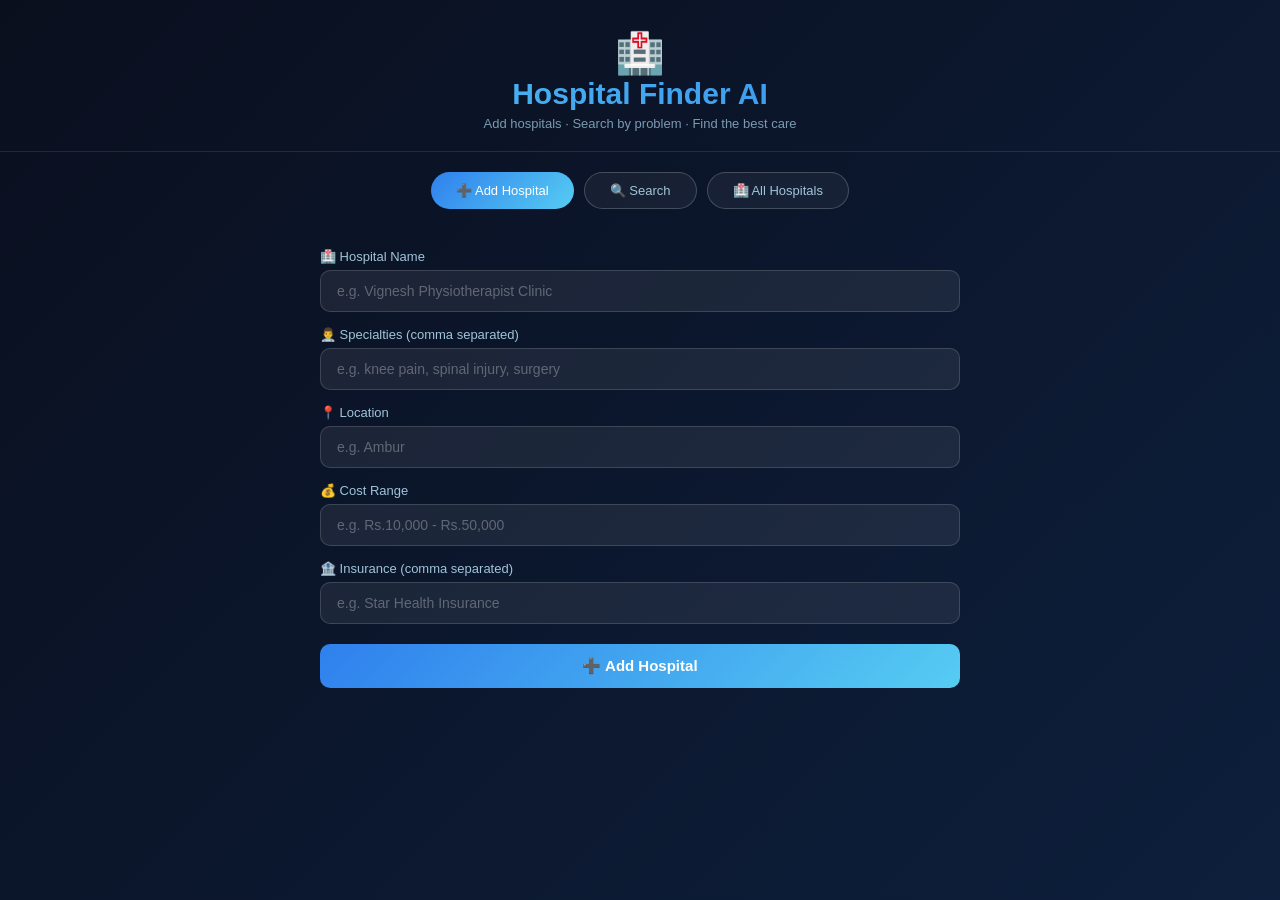
==== templates/index.html @ dc8b4067 "day 2-hospital finder website prototype" ====
<!DOCTYPE html>
<html lang="en">
<head>
    <meta charset="UTF-8">
    <meta name="viewport" content="width=device-width, initial-scale=1.0">
    <title>Hospital Finder AI</title>
    <style>
        * { margin: 0; padding: 0; box-sizing: border-box; }
        body {
            font-family: 'Segoe UI', sans-serif;
            background: linear-gradient(135deg, #0a0f1e, #0d1f3c);
            min-height: 100vh;
            color: white;
        }
        .header {
            text-align: center;
            padding: 30px 20px 20px;
            border-bottom: 1px solid rgba(255,255,255,0.1);
        }
        .header h1 {
            font-size: 30px;
            background: linear-gradient(90deg, #56ccf2, #2f80ed);
            -webkit-background-clip: text;
            -webkit-text-fill-color: transparent;
        }
        .header p { color: #7a9ab0; font-size: 13px; margin-top: 5px; }
        .tabs {
            display: flex;
            justify-content: center;
            gap: 10px;
            padding: 20px;
        }
        .tab {
            padding: 10px 25px;
            border-radius: 25px;
            border: 1px solid rgba(255,255,255,0.2);
            background: rgba(255,255,255,0.05);
            color: #a0c4d8;
            cursor: pointer;
            font-size: 13px;
        }
        .tab.active {
            background: linear-gradient(135deg, #2f80ed, #56ccf2);
            color: white;
            border: none;
        }
        .container {
            max-width: 680px;
            margin: 0 auto;
            padding: 20px;
        }
        .page { display: none; }
        .page.active { display: block; }
        .form-group { margin-bottom: 15px; }
        .form-group label {
            display: block;
            font-size: 13px;
            color: #a0c4d8;
            margin-bottom: 6px;
        }
        .form-group input {
            width: 100%;
            padding: 12px 16px;
            border-radius: 10px;
            border: 1px solid rgba(255,255,255,0.15);
            background: rgba(255,255,255,0.07);
            color: white;
            font-size: 14px;
            outline: none;
        }
        .form-group input::placeholder { color: rgba(255,255,255,0.3); }
        .btn {
            width: 100%;
            padding: 13px;
            border-radius: 10px;
            border: none;
            background: linear-gradient(135deg, #2f80ed, #56ccf2);
            color: white;
            font-size: 15px;
            font-weight: bold;
            cursor: pointer;
            margin-top: 5px;
        }
        .card {
            background: rgba(255,255,255,0.07);
            border: 1px solid rgba(255,255,255,0.12);
            border-radius: 16px;
            padding: 18px;
            margin-bottom: 14px;
        }
        .card h3 { color: #56ccf2; font-size: 16px; margin-bottom: 5px; }
        .card p { font-size: 13px; color: #ccc; margin: 4px 0; }
        .badge {
            display: inline-block;
            background: rgba(86,204,242,0.1);
            border: 1px solid rgba(86,204,242,0.2);
            color: #56ccf2;
            border-radius: 20px;
            padding: 3px 10px;
            font-size: 12px;
            margin: 3px 3px 0 0;
        }
        .cost {
            display: inline-block;
            background: rgba(47,128,237,0.2);
            color: #56ccf2;
            border-radius: 8px;
            padding: 4px 12px;
            font-size: 13px;
            margin: 8px 0;
        }
        .message {
            padding: 12px 16px;
            border-radius: 10px;
            margin-bottom: 14px;
            font-size: 13px;
            display: none;
        }
        .success {
            background: rgba(39,174,96,0.2);
            border: 1px solid rgba(39,174,96,0.3);
            color: #6fcf97;
        }
        .error {
            background: rgba(235,87,87,0.2);
            border: 1px solid rgba(235,87,87,0.3);
            color: #eb5757;
        }
        .empty {
            text-align: center;
            color: #7a9ab0;
            padding: 30px;
            font-size: 14px;
        }
        .id-badge {
            display: inline-block;
            background: rgba(255,255,255,0.1);
            color: #aaa;
            border-radius: 6px;
            padding: 2px 8px;
            font-size: 11px;
            margin-bottom: 6px;
        }
    </style>
</head>
<body>

<div class="header">
    <div style="font-size:40px">🏥</div>
    <h1>Hospital Finder AI</h1>
    <p>Add hospitals · Search by problem · Find the best care</p>
</div>

<div class="tabs">
    <button class="tab active" onclick="showPage('add', this)">➕ Add Hospital</button>
    <button class="tab" onclick="showPage('search', this)">🔍 Search</button>
    <button class="tab" onclick="showPage('all', this)">🏥 All Hospitals</button>
</div>

<div class="container">

    <!-- ADD HOSPITAL -->
    <div class="page active" id="page-add">
        <div id="add-msg" class="message"></div>
        <div class="form-group">
            <label>🏥 Hospital Name</label>
            <input type="text" id="h-name" placeholder="e.g. Vignesh Physiotherapist Clinic">
        </div>
        <div class="form-group">
            <label>👨‍⚕️ Specialties (comma separated)</label>
            <input type="text" id="h-spec" placeholder="e.g. knee pain, spinal injury, surgery">
        </div>
        <div class="form-group">
            <label>📍 Location</label>
            <input type="text" id="h-loc" placeholder="e.g. Ambur">
        </div>
        <div class="form-group">
            <label>💰 Cost Range</label>
            <input type="text" id="h-cost" placeholder="e.g. Rs.10,000 - Rs.50,000">
        </div>
        <div class="form-group">
            <label>🏦 Insurance (comma separated)</label>
            <input type="text" id="h-ins" placeholder="e.g. Star Health Insurance">
        </div>
        <button class="btn" onclick="addHospital()">➕ Add Hospital</button>
    </div>

    <!-- SEARCH -->
    <div class="page" id="page-search">
        <div class="form-group">
            <label>🤒 What is your health problem?</label>
            <input type="text" id="s-problem" 
                placeholder="e.g. knee pain, fever, chest pain..."
                onkeydown="if(event.key==='Enter') searchHospital()">
        </div>
        <button class="btn" onclick="searchHospital()">🔍 Find Hospital</button>
        <br><br>
        <div id="search-results"></div>
    </div>

    <!-- ALL HOSPITALS -->
    <div class="page" id="page-all">
        <div id="all-results"></div>
    </div>

</div>

<script>
    function showPage(page, el) {
        document.querySelectorAll('.page').forEach(p => p.classList.remove('active'));
        document.querySelectorAll('.tab').forEach(t => t.classList.remove('active'));
        document.getElementById('page-' + page).classList.add('active');
        el.classList.add('active');
        if (page === 'all') loadAll();
    }

    async function addHospital() {
        const name = document.getElementById('h-name').value.trim();
        const spec = document.getElementById('h-spec').value.trim();
        const loc = document.getElementById('h-loc').value.trim();
        const cost = document.getElementById('h-cost').value.trim();
        const ins = document.getElementById('h-ins').value.trim();
        const msg = document.getElementById('add-msg');

        if (!name || !spec || !loc || !cost || !ins) {
            msg.className = 'message error';
            msg.style.display = 'block';
            msg.textContent = '⚠️ Please fill all fields!';
            return;
        }

        const res = await fetch('/add', {
            method: 'POST',
            headers: { 'Content-Type': 'application/json' },
            body: JSON.stringify({ name, specialties: spec, location: loc, cost, insurance: ins })
        });
        const data = await res.json();
        msg.className = 'message success';
        msg.style.display = 'block';
        msg.textContent = '✅ ' + data.message + ' (ID: ' + data.hospital.id + ')';

        document.getElementById('h-name').value = '';
        document.getElementById('h-spec').value = '';
        document.getElementById('h-loc').value = '';
        document.getElementById('h-cost').value = '';
        document.getElementById('h-ins').value = '';
    }

    async function searchHospital() {
        const problem = document.getElementById('s-problem').value.trim();
        const div = document.getElementById('search-results');
        if (!problem) {
            div.innerHTML = '<p class="empty">Please type your health problem!</p>';
            return;
        }
        const res = await fetch('/search', {
            method: 'POST',
            headers: { 'Content-Type': 'application/json' },
            body: JSON.stringify({ problem })
        });
        const data = await res.json();
        if (data.length === 0) {
            div.innerHTML = '<p class="empty">😔 No hospitals found! Please add hospitals first!</p>';
            return;
        }
        div.innerHTML = '<p style="color:#a0c4d8;font-size:13px;margin-bottom:10px">🏆 ' + data.length + ' Hospital(s) Found:</p>' +
            data.map(h => card(h)).join('');
    }

    async function loadAll() {
        const res = await fetch('/all');
        const data = await res.json();
        const div = document.getElementById('all-results');
        if (data.length === 0) {
            div.innerHTML = '<p class="empty">No hospitals yet! Go to Add Hospital tab! 😊</p>';
            return;
        }
        div.innerHTML = data.map(h => card(h)).join('');
    }

    function card(h) {
        return `
        <div class="card">
            <span class="id-badge">ID: ${h.id}</span>
            <h3>🏥 ${h.name}</h3>
            <p>📍 ${h.location}</p>
            <div class="cost">💰 ${h.cost}</div><br>
            <p style="font-size:12px;color:#a0c4d8;margin:6px 0 4px">🏦 Insurance:</p>
            ${h.insurance.map(i => `<span class="badge">${i}</span>`).join('')}
            <p style="font-size:12px;color:#a0c4d8;margin:8px 0 4px">👨‍⚕️ Specialties:</p>
            ${h.specialties.map(s => `<span class="badge">${s}</span>`).join('')}
        </div>`;
    }
</script>

</body>
</html>
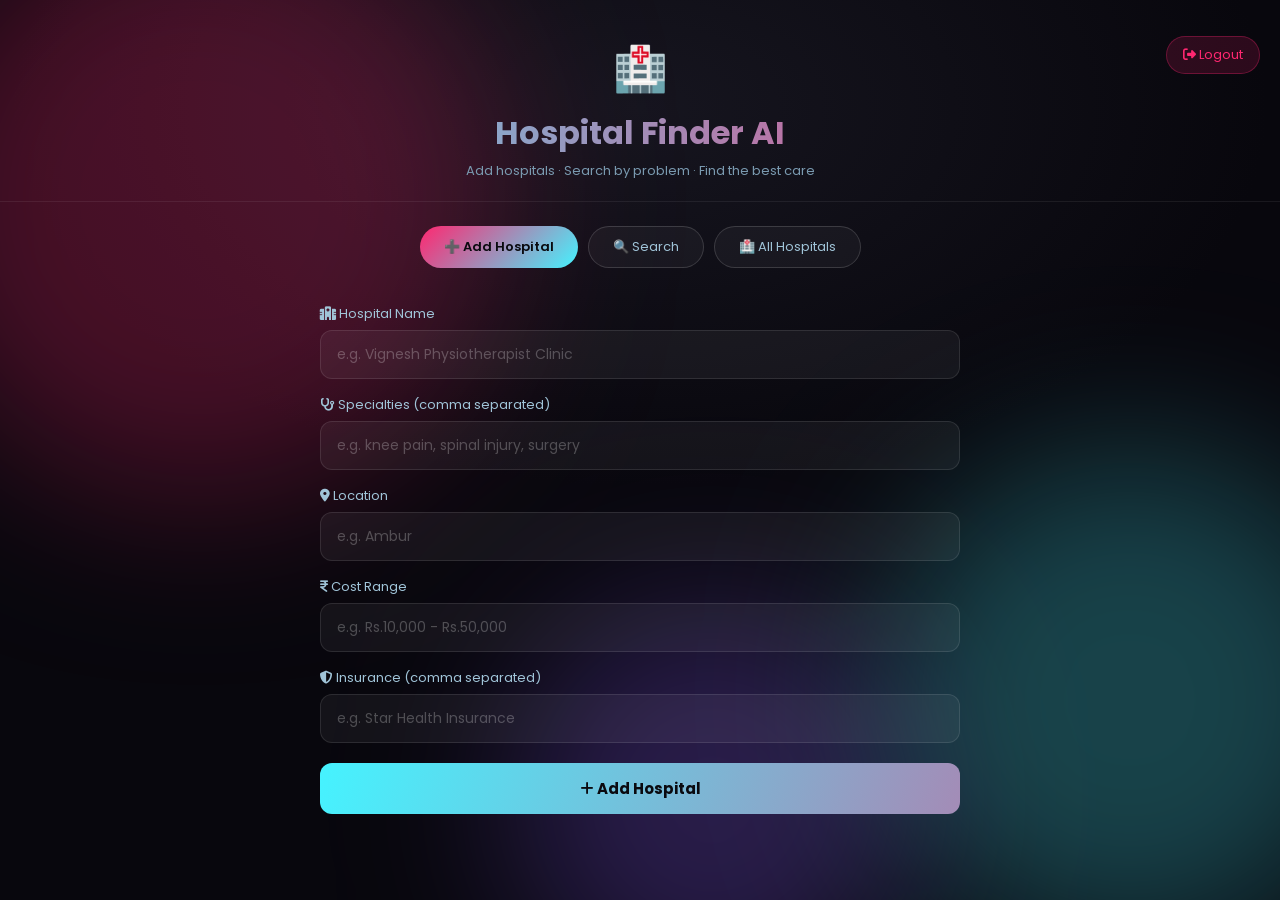
==== commit da74e296: "update the index.html" ====
--- a/templates/index.html
+++ b/templates/index.html
@@ -4,54 +4,121 @@
     <meta charset="UTF-8">
     <meta name="viewport" content="width=device-width, initial-scale=1.0">
     <title>Hospital Finder AI</title>
+    <link rel="stylesheet" href="https://cdnjs.cloudflare.com/ajax/libs/font-awesome/6.5.2/css/all.min.css">
     <style>
-        * { margin: 0; padding: 0; box-sizing: border-box; }
+        @import url('https://fonts.googleapis.com/css2?family=Poppins:wght@300;400;500;600;700&display=swap');
+
+        * { margin: 0; padding: 0; box-sizing: border-box; font-family: "Poppins", sans-serif; }
+
         body {
-            font-family: 'Segoe UI', sans-serif;
-            background: linear-gradient(135deg, #0a0f1e, #0d1f3c);
             min-height: 100vh;
+            background: radial-gradient(70% 60% at 50% 12%, #16151f 0%, #08070d 70%), #08070d;
             color: white;
-        }
+            overflow-x: hidden;
+        }
+
+        /* Aurora background blobs */
+        .aurora {
+            position: fixed;
+            top: 0; left: 0;
+            width: 100%; height: 100%;
+            pointer-events: none;
+            z-index: 0;
+            overflow: hidden;
+        }
+        .blob {
+            position: absolute;
+            border-radius: 50%;
+            mix-blend-mode: screen;
+            filter: blur(80px);
+            opacity: 0.25;
+        }
+        .blob-1 { width: 600px; height: 600px; background: #ff2770; top: -100px; left: -100px; animation: drift1 14s ease-in-out infinite; }
+        .blob-2 { width: 500px; height: 500px; background: #45f3ff; top: 50%; right: -100px; animation: drift2 17s ease-in-out infinite; }
+        .blob-3 { width: 400px; height: 400px; background: #8a5cff; bottom: -100px; left: 40%; animation: drift3 12s ease-in-out infinite; }
+
+        @keyframes drift1 { 0%,100%{transform:translate(0,0)} 50%{transform:translate(80px,60px)} }
+        @keyframes drift2 { 0%,100%{transform:translate(0,0)} 50%{transform:translate(-60px,-80px)} }
+        @keyframes drift3 { 0%,100%{transform:translate(0,0)} 50%{transform:translate(-40px,50px)} }
+
+        /* Header */
         .header {
+            position: relative;
+            z-index: 1;
             text-align: center;
-            padding: 30px 20px 20px;
-            border-bottom: 1px solid rgba(255,255,255,0.1);
-        }
+            padding: 36px 20px 20px;
+            border-bottom: 1px solid rgba(255,255,255,0.07);
+        }
+        .header-icon { font-size: 44px; margin-bottom: 8px; }
         .header h1 {
-            font-size: 30px;
-            background: linear-gradient(90deg, #56ccf2, #2f80ed);
+            font-size: 32px;
+            font-weight: 700;
+            background: linear-gradient(90deg, #45f3ff, #ff2770, #45f3ff);
+            background-size: 200%;
             -webkit-background-clip: text;
             -webkit-text-fill-color: transparent;
-        }
-        .header p { color: #7a9ab0; font-size: 13px; margin-top: 5px; }
+            animation: shimmer 4s linear infinite;
+        }
+        @keyframes shimmer { 0%{background-position:0%} 100%{background-position:200%} }
+        .header p { color: #7a9ab0; font-size: 13px; margin-top: 4px; }
+        .logout-btn {
+            position: absolute;
+            right: 20px; top: 36px;
+            background: rgba(255,39,112,0.15);
+            border: 1px solid rgba(255,39,112,0.3);
+            color: #ff2770;
+            padding: 8px 16px;
+            border-radius: 20px;
+            cursor: pointer;
+            font-size: 13px;
+            text-decoration: none;
+            transition: all 0.3s;
+        }
+        .logout-btn:hover { background: rgba(255,39,112,0.3); }
+
+        /* Tabs */
         .tabs {
+            position: relative;
+            z-index: 1;
             display: flex;
             justify-content: center;
             gap: 10px;
-            padding: 20px;
+            padding: 24px 20px 16px;
         }
         .tab {
-            padding: 10px 25px;
+            padding: 10px 24px;
             border-radius: 25px;
-            border: 1px solid rgba(255,255,255,0.2);
-            background: rgba(255,255,255,0.05);
+            border: 1px solid rgba(255,255,255,0.15);
+            background: rgba(255,255,255,0.04);
             color: #a0c4d8;
             cursor: pointer;
             font-size: 13px;
+            font-family: "Poppins", sans-serif;
+            transition: all 0.3s;
         }
         .tab.active {
-            background: linear-gradient(135deg, #2f80ed, #56ccf2);
-            color: white;
+            background: linear-gradient(135deg, #ff2770, #45f3ff);
+            color: #0a0a0f;
             border: none;
-        }
+            font-weight: 600;
+        }
+        .tab:hover:not(.active) { border-color: #45f3ff; color: #45f3ff; }
+
+        /* Container */
         .container {
+            position: relative;
+            z-index: 1;
             max-width: 680px;
             margin: 0 auto;
             padding: 20px;
         }
+
+        /* Pages */
         .page { display: none; }
         .page.active { display: block; }
-        .form-group { margin-bottom: 15px; }
+
+        /* Form Groups */
+        .form-group { margin-bottom: 16px; }
         .form-group label {
             display: block;
             font-size: 13px;
@@ -60,97 +127,178 @@
         }
         .form-group input {
             width: 100%;
-            padding: 12px 16px;
-            border-radius: 10px;
-            border: 1px solid rgba(255,255,255,0.15);
-            background: rgba(255,255,255,0.07);
+            padding: 13px 16px;
+            border-radius: 12px;
+            border: 1.5px solid rgba(255,255,255,0.1);
+            background: rgba(255,255,255,0.05);
             color: white;
             font-size: 14px;
+            font-family: "Poppins", sans-serif;
             outline: none;
-        }
-        .form-group input::placeholder { color: rgba(255,255,255,0.3); }
+            transition: all 0.3s;
+        }
+        .form-group input:focus {
+            border-color: #45f3ff;
+            background: rgba(69,243,255,0.06);
+            box-shadow: 0 0 0 3px rgba(69,243,255,0.12), 0 0 24px rgba(69,243,255,0.15);
+        }
+        .form-group input::placeholder { color: rgba(255,255,255,0.25); }
+
+        /* Button */
         .btn {
             width: 100%;
-            padding: 13px;
-            border-radius: 10px;
+            padding: 14px;
+            border-radius: 12px;
             border: none;
-            background: linear-gradient(135deg, #2f80ed, #56ccf2);
-            color: white;
+            background: linear-gradient(110deg, #45f3ff, #ff2770);
+            background-size: 200%;
+            background-position: 0%;
+            color: #0a0a0f;
             font-size: 15px;
-            font-weight: bold;
+            font-weight: 700;
+            font-family: "Poppins", sans-serif;
             cursor: pointer;
-            margin-top: 5px;
-        }
+            transition: all 0.4s;
+            margin-top: 4px;
+        }
+        .btn:hover {
+            background-position: 100%;
+            box-shadow: 0 0 20px rgba(69,243,255,0.4), 0 0 40px rgba(255,39,112,0.3);
+            transform: translateY(-1px);
+        }
+
+        /* Cards */
         .card {
-            background: rgba(255,255,255,0.07);
-            border: 1px solid rgba(255,255,255,0.12);
-            border-radius: 16px;
-            padding: 18px;
+            background: rgba(255,255,255,0.04);
+            border: 1px solid rgba(255,255,255,0.1);
+            border-radius: 18px;
+            padding: 20px;
             margin-bottom: 14px;
-        }
-        .card h3 { color: #56ccf2; font-size: 16px; margin-bottom: 5px; }
+            backdrop-filter: blur(10px);
+            transition: all 0.3s;
+            animation: fadeUp 0.4s ease;
+        }
+        .card:hover {
+            border-color: rgba(69,243,255,0.3);
+            box-shadow: 0 0 20px rgba(69,243,255,0.1);
+            transform: translateY(-2px);
+        }
+        @keyframes fadeUp {
+            from { opacity: 0; transform: translateY(12px); }
+            to { opacity: 1; transform: translateY(0); }
+        }
+        .card h3 { color: #45f3ff; font-size: 16px; margin-bottom: 5px; }
         .card p { font-size: 13px; color: #ccc; margin: 4px 0; }
+
         .badge {
             display: inline-block;
-            background: rgba(86,204,242,0.1);
-            border: 1px solid rgba(86,204,242,0.2);
-            color: #56ccf2;
+            background: rgba(69,243,255,0.1);
+            border: 1px solid rgba(69,243,255,0.2);
+            color: #45f3ff;
             border-radius: 20px;
             padding: 3px 10px;
             font-size: 12px;
             margin: 3px 3px 0 0;
         }
+        .ins-badge {
+            display: inline-block;
+            background: rgba(39,174,96,0.15);
+            border: 1px solid rgba(39,174,96,0.3);
+            color: #6fcf97;
+            border-radius: 20px;
+            padding: 3px 10px;
+            font-size: 12px;
+            margin: 3px 3px 0 0;
+        }
         .cost {
             display: inline-block;
-            background: rgba(47,128,237,0.2);
-            color: #56ccf2;
+            background: rgba(255,39,112,0.15);
+            border: 1px solid rgba(255,39,112,0.2);
+            color: #ff6b9d;
             border-radius: 8px;
             padding: 4px 12px;
             font-size: 13px;
             margin: 8px 0;
         }
-        .message {
-            padding: 12px 16px;
-            border-radius: 10px;
-            margin-bottom: 14px;
-            font-size: 13px;
-            display: none;
-        }
-        .success {
-            background: rgba(39,174,96,0.2);
-            border: 1px solid rgba(39,174,96,0.3);
-            color: #6fcf97;
-        }
-        .error {
-            background: rgba(235,87,87,0.2);
-            border: 1px solid rgba(235,87,87,0.3);
-            color: #eb5757;
-        }
-        .empty {
-            text-align: center;
-            color: #7a9ab0;
-            padding: 30px;
-            font-size: 14px;
-        }
         .id-badge {
             display: inline-block;
-            background: rgba(255,255,255,0.1);
+            background: rgba(255,255,255,0.08);
             color: #aaa;
             border-radius: 6px;
             padding: 2px 8px;
             font-size: 11px;
             margin-bottom: 6px;
         }
+        .delete-btn {
+            float: right;
+            background: rgba(235,87,87,0.15);
+            border: 1px solid rgba(235,87,87,0.3);
+            color: #eb5757;
+            border-radius: 8px;
+            padding: 4px 12px;
+            cursor: pointer;
+            font-size: 12px;
+            font-family: "Poppins", sans-serif;
+            transition: all 0.3s;
+        }
+        .delete-btn:hover { background: rgba(235,87,87,0.3); }
+
+        /* Messages */
+        .message {
+            padding: 12px 16px;
+            border-radius: 12px;
+            margin-bottom: 14px;
+            font-size: 13px;
+            display: none;
+        }
+        .success {
+            background: rgba(39,174,96,0.15);
+            border: 1px solid rgba(39,174,96,0.3);
+            color: #6fcf97;
+        }
+        .error-msg {
+            background: rgba(235,87,87,0.15);
+            border: 1px solid rgba(235,87,87,0.3);
+            color: #eb5757;
+        }
+        .empty {
+            text-align: center;
+            color: #7a9ab0;
+            padding: 40px;
+            font-size: 14px;
+        }
+
+        /* Section title */
+        .section-title {
+            font-size: 13px;
+            color: #a0c4d8;
+            margin-bottom: 14px;
+            display: flex;
+            align-items: center;
+            gap: 8px;
+        }
     </style>
 </head>
 <body>
 
+<!-- Aurora Background -->
+<div class="aurora">
+    <div class="blob blob-1"></div>
+    <div class="blob blob-2"></div>
+    <div class="blob blob-3"></div>
+</div>
+
+<!-- Header -->
 <div class="header">
-    <div style="font-size:40px">🏥</div>
+    <div class="header-icon">🏥</div>
     <h1>Hospital Finder AI</h1>
     <p>Add hospitals · Search by problem · Find the best care</p>
+    <a href="/logout" class="logout-btn">
+        <i class="fa-solid fa-right-from-bracket"></i> Logout
+    </a>
 </div>
 
+<!-- Tabs -->
 <div class="tabs">
     <button class="tab active" onclick="showPage('add', this)">➕ Add Hospital</button>
     <button class="tab" onclick="showPage('search', this)">🔍 Search</button>
@@ -163,37 +311,41 @@
     <div class="page active" id="page-add">
         <div id="add-msg" class="message"></div>
         <div class="form-group">
-            <label>🏥 Hospital Name</label>
+            <label><i class="fa-solid fa-hospital"></i> Hospital Name</label>
             <input type="text" id="h-name" placeholder="e.g. Vignesh Physiotherapist Clinic">
         </div>
         <div class="form-group">
-            <label>👨‍⚕️ Specialties (comma separated)</label>
+            <label><i class="fa-solid fa-stethoscope"></i> Specialties (comma separated)</label>
             <input type="text" id="h-spec" placeholder="e.g. knee pain, spinal injury, surgery">
         </div>
         <div class="form-group">
-            <label>📍 Location</label>
+            <label><i class="fa-solid fa-location-dot"></i> Location</label>
             <input type="text" id="h-loc" placeholder="e.g. Ambur">
         </div>
         <div class="form-group">
-            <label>💰 Cost Range</label>
+            <label><i class="fa-solid fa-indian-rupee-sign"></i> Cost Range</label>
             <input type="text" id="h-cost" placeholder="e.g. Rs.10,000 - Rs.50,000">
         </div>
         <div class="form-group">
-            <label>🏦 Insurance (comma separated)</label>
+            <label><i class="fa-solid fa-shield-halved"></i> Insurance (comma separated)</label>
             <input type="text" id="h-ins" placeholder="e.g. Star Health Insurance">
         </div>
-        <button class="btn" onclick="addHospital()">➕ Add Hospital</button>
+        <button class="btn" onclick="addHospital()">
+            <i class="fa-solid fa-plus"></i> Add Hospital
+        </button>
     </div>
 
     <!-- SEARCH -->
     <div class="page" id="page-search">
         <div class="form-group">
-            <label>🤒 What is your health problem?</label>
-            <input type="text" id="s-problem" 
+            <label><i class="fa-solid fa-face-sad-tear"></i> What is your health problem?</label>
+            <input type="text" id="s-problem"
                 placeholder="e.g. knee pain, fever, chest pain..."
                 onkeydown="if(event.key==='Enter') searchHospital()">
         </div>
-        <button class="btn" onclick="searchHospital()">🔍 Find Hospital</button>
+        <button class="btn" onclick="searchHospital()">
+            <i class="fa-solid fa-magnifying-glass"></i> Find Hospital
+        </button>
         <br><br>
         <div id="search-results"></div>
     </div>
@@ -217,13 +369,13 @@
     async function addHospital() {
         const name = document.getElementById('h-name').value.trim();
         const spec = document.getElementById('h-spec').value.trim();
-        const loc = document.getElementById('h-loc').value.trim();
+        const loc  = document.getElementById('h-loc').value.trim();
         const cost = document.getElementById('h-cost').value.trim();
-        const ins = document.getElementById('h-ins').value.trim();
-        const msg = document.getElementById('add-msg');
+        const ins  = document.getElementById('h-ins').value.trim();
+        const msg  = document.getElementById('add-msg');
 
         if (!name || !spec || !loc || !cost || !ins) {
-            msg.className = 'message error';
+            msg.className = 'message error-msg';
             msg.style.display = 'block';
             msg.textContent = '⚠️ Please fill all fields!';
             return;
@@ -241,16 +393,16 @@
 
         document.getElementById('h-name').value = '';
         document.getElementById('h-spec').value = '';
-        document.getElementById('h-loc').value = '';
+        document.getElementById('h-loc').value  = '';
         document.getElementById('h-cost').value = '';
-        document.getElementById('h-ins').value = '';
+        document.getElementById('h-ins').value  = '';
     }
 
     async function searchHospital() {
         const problem = document.getElementById('s-problem').value.trim();
         const div = document.getElementById('search-results');
         if (!problem) {
-            div.innerHTML = '<p class="empty">Please type your health problem!</p>';
+            div.innerHTML = '<p class="empty">Please type your health problem! 🤒</p>';
             return;
         }
         const res = await fetch('/search', {
@@ -263,7 +415,7 @@
             div.innerHTML = '<p class="empty">😔 No hospitals found! Please add hospitals first!</p>';
             return;
         }
-        div.innerHTML = '<p style="color:#a0c4d8;font-size:13px;margin-bottom:10px">🏆 ' + data.length + ' Hospital(s) Found:</p>' +
+        div.innerHTML = '<p class="section-title">🏆 ' + data.length + ' Hospital(s) Found:</p>' +
             data.map(h => card(h)).join('');
     }
 
@@ -272,25 +424,39 @@
         const data = await res.json();
         const div = document.getElementById('all-results');
         if (data.length === 0) {
-            div.innerHTML = '<p class="empty">No hospitals yet! Go to Add Hospital tab! 😊</p>';
+            div.innerHTML = '<p class="empty">No hospitals yet! Go to Add Hospital tab 😊</p>';
             return;
         }
-        div.innerHTML = data.map(h => card(h)).join('');
+        div.innerHTML = '<p class="section-title">🏥 ' + data.length + ' Hospital(s) in database:</p>' +
+            data.map(h => card(h)).join('');
     }
 
     function card(h) {
         return `
         <div class="card">
             <span class="id-badge">ID: ${h.id}</span>
-            <h3>🏥 ${h.name}</h3>
-            <p>📍 ${h.location}</p>
-            <div class="cost">💰 ${h.cost}</div><br>
-            <p style="font-size:12px;color:#a0c4d8;margin:6px 0 4px">🏦 Insurance:</p>
-            ${h.insurance.map(i => `<span class="badge">${i}</span>`).join('')}
-            <p style="font-size:12px;color:#a0c4d8;margin:8px 0 4px">👨‍⚕️ Specialties:</p>
+            <button class="delete-btn" onclick="deleteHospital(${h.id})">
+                <i class="fa-solid fa-trash"></i> Delete
+            </button>
+            <h3><i class="fa-solid fa-hospital"></i> ${h.name}</h3>
+            <p><i class="fa-solid fa-location-dot" style="color:#ff2770"></i> ${h.location}</p>
+            <div class="cost"><i class="fa-solid fa-indian-rupee-sign"></i> ${h.cost}</div><br>
+            <p style="font-size:12px;color:#a0c4d8;margin:6px 0 4px">
+                <i class="fa-solid fa-shield-halved"></i> Insurance:
+            </p>
+            ${h.insurance.map(i => `<span class="ins-badge">${i}</span>`).join('')}
+            <p style="font-size:12px;color:#a0c4d8;margin:8px 0 4px">
+                <i class="fa-solid fa-stethoscope"></i> Specialties:
+            </p>
             ${h.specialties.map(s => `<span class="badge">${s}</span>`).join('')}
         </div>`;
     }
+
+    async function deleteHospital(id) {
+        if (!confirm('Are you sure you want to delete this hospital?')) return;
+        await fetch('/delete/' + id, { method: 'DELETE' });
+        loadAll();
+    }
 </script>
 
 </body>
